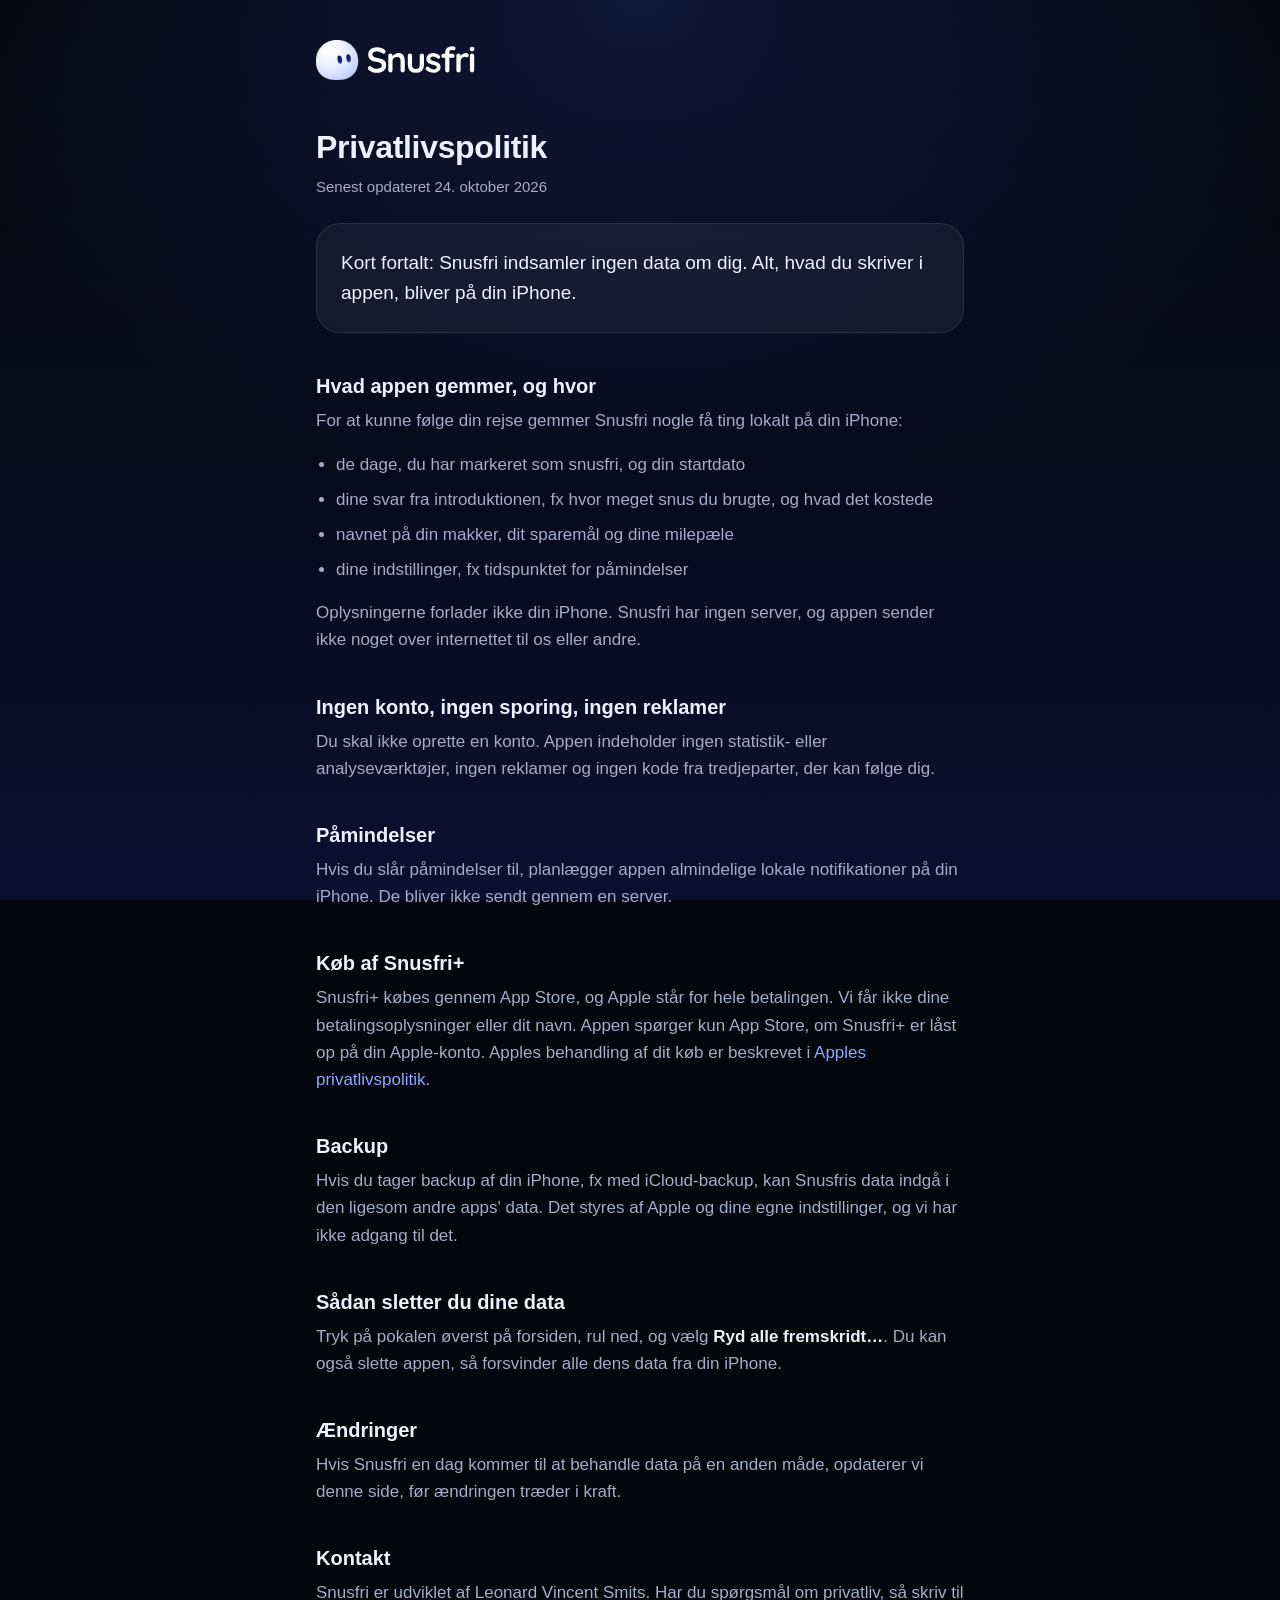
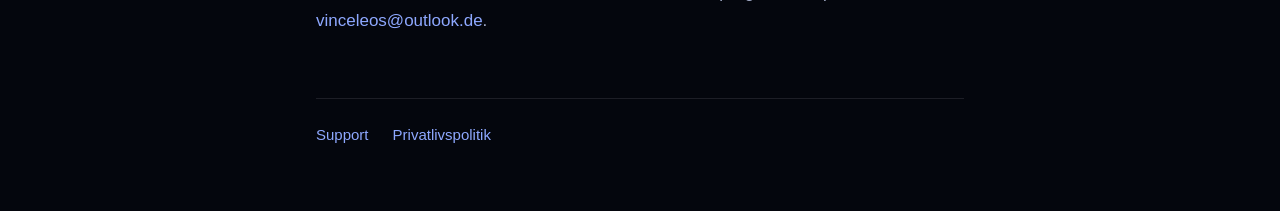
==== privacy/index.html @ defacceb "Add Snusfri support and privacy pages Co-Authored-By: Claude Opus 5.5 <noreply@anthropic.com>" ====
<!doctype html>
<html lang="da">
<head>
  <meta charset="utf-8">
  <meta name="viewport" content="width=device-width, initial-scale=1">
  <title>Privatlivspolitik – Snusfri</title>
  <meta name="description" content="Snusfri indsamler ingen data om dig. Alt bliver på din iPhone.">
  <link rel="icon" href="../favicon.png">
  <link rel="apple-touch-icon" href="../apple-touch-icon.png">
  <link rel="stylesheet" href="../style.css">
</head>
<body>
<main>
  <header><a href="../"><img src="../logo.svg" alt="Snusfri"></a></header>

  <h1>Privatlivspolitik</h1>
  <p class="muted">Senest opdateret 24. oktober 2026</p>

  <div class="card">
    <p class="lead">Kort fortalt: Snusfri indsamler ingen data om dig. Alt, hvad du skriver i appen, bliver på din iPhone.</p>
  </div>

  <h2>Hvad appen gemmer, og hvor</h2>
  <p>For at kunne følge din rejse gemmer Snusfri nogle få ting lokalt på din iPhone:</p>
  <ul>
    <li>de dage, du har markeret som snusfri, og din startdato</li>
    <li>dine svar fra introduktionen, fx hvor meget snus du brugte, og hvad det kostede</li>
    <li>navnet på din makker, dit sparemål og dine milepæle</li>
    <li>dine indstillinger, fx tidspunktet for påmindelser</li>
  </ul>
  <p>Oplysningerne forlader ikke din iPhone. Snusfri har ingen server, og appen sender ikke noget over internettet til os eller andre.</p>

  <h2>Ingen konto, ingen sporing, ingen reklamer</h2>
  <p>Du skal ikke oprette en konto. Appen indeholder ingen statistik- eller analyseværktøjer, ingen reklamer og ingen kode fra tredjeparter, der kan følge dig.</p>

  <h2>Påmindelser</h2>
  <p>Hvis du slår påmindelser til, planlægger appen almindelige lokale notifikationer på din iPhone. De bliver ikke sendt gennem en server.</p>

  <h2>Køb af Snusfri+</h2>
  <p>Snusfri+ købes gennem App Store, og Apple står for hele betalingen. Vi får ikke dine betalingsoplysninger eller dit navn. Appen spørger kun App Store, om Snusfri+ er låst op på din Apple-konto. Apples behandling af dit køb er beskrevet i <a href="https://www.apple.com/dk/legal/privacy/">Apples privatlivspolitik</a>.</p>

  <h2>Backup</h2>
  <p>Hvis du tager backup af din iPhone, fx med iCloud-backup, kan Snusfris data indgå i den ligesom andre apps' data. Det styres af Apple og dine egne indstillinger, og vi har ikke adgang til det.</p>

  <h2>Sådan sletter du dine data</h2>
  <p>Tryk på pokalen øverst på forsiden, rul ned, og vælg <strong>Ryd alle fremskridt…</strong>. Du kan også slette appen, så forsvinder alle dens data fra din iPhone.</p>

  <h2>Ændringer</h2>
  <p>Hvis Snusfri en dag kommer til at behandle data på en anden måde, opdaterer vi denne side, før ændringen træder i kraft.</p>

  <h2>Kontakt</h2>
  <p>Snusfri er udviklet af Leonard Vincent Smits. Har du spørgsmål om privatliv, så skriv til <a href="mailto:vinceleos@outlook.de">vinceleos@outlook.de</a>.</p>

  <footer class="links">
    <a href="../support/">Support</a>
    <a href="../privacy/">Privatlivspolitik</a>
  </footer>
</main>
</body>
</html>
---- style.css ----
:root {
  --night: #04060d;
  --dusk: #0a1031;
  --ink: #eef1ff;
  --graphite: #a3acc8;
  --iris: #8ea8ff;
  --pane: rgba(238, 241, 255, 0.05);
  --rim: rgba(238, 241, 255, 0.1);
}

* { box-sizing: border-box; }

html { background: var(--night); }

body {
  margin: 0;
  min-height: 100vh;
  color: var(--ink);
  font: 17px/1.6 -apple-system, BlinkMacSystemFont, "SF Pro Text", "Segoe UI", Roboto, sans-serif;
  background:
    radial-gradient(ellipse 80% 40% at 50% 0%, rgba(61, 100, 242, 0.18), transparent 70%),
    linear-gradient(180deg, var(--night) 0%, #070a19 50%, var(--dusk) 100%) fixed;
  -webkit-font-smoothing: antialiased;
}

main {
  max-width: 680px;
  margin: 0 auto;
  padding: 40px 16px 64px;
}

header { margin-bottom: 40px; }
header a { display: inline-block; }
header img { height: 40px; width: auto; display: block; }

h1 {
  font-size: 32px;
  line-height: 1.2;
  margin: 0 0 8px;
  letter-spacing: -0.01em;
}

h2 {
  font-size: 20px;
  line-height: 1.3;
  margin: 40px 0 8px;
}

p, li { color: var(--graphite); }
p { margin: 0 0 16px; }
ul { padding-left: 20px; margin: 0 0 16px; }
li { margin-bottom: 8px; }
strong { color: var(--ink); font-weight: 600; }

a { color: var(--iris); text-decoration: none; }
a:hover { text-decoration: underline; }

.lead { font-size: 19px; color: var(--ink); }
.muted { font-size: 15px; }

.card {
  background: var(--pane);
  border: 1px solid var(--rim);
  border-radius: 24px;
  padding: 24px;
  margin: 24px 0;
}
.card p:last-child { margin-bottom: 0; }

.links { display: flex; flex-wrap: wrap; gap: 8px 24px; }

footer {
  margin-top: 64px;
  padding-top: 24px;
  border-top: 1px solid var(--rim);
  font-size: 15px;
  color: var(--graphite);
}
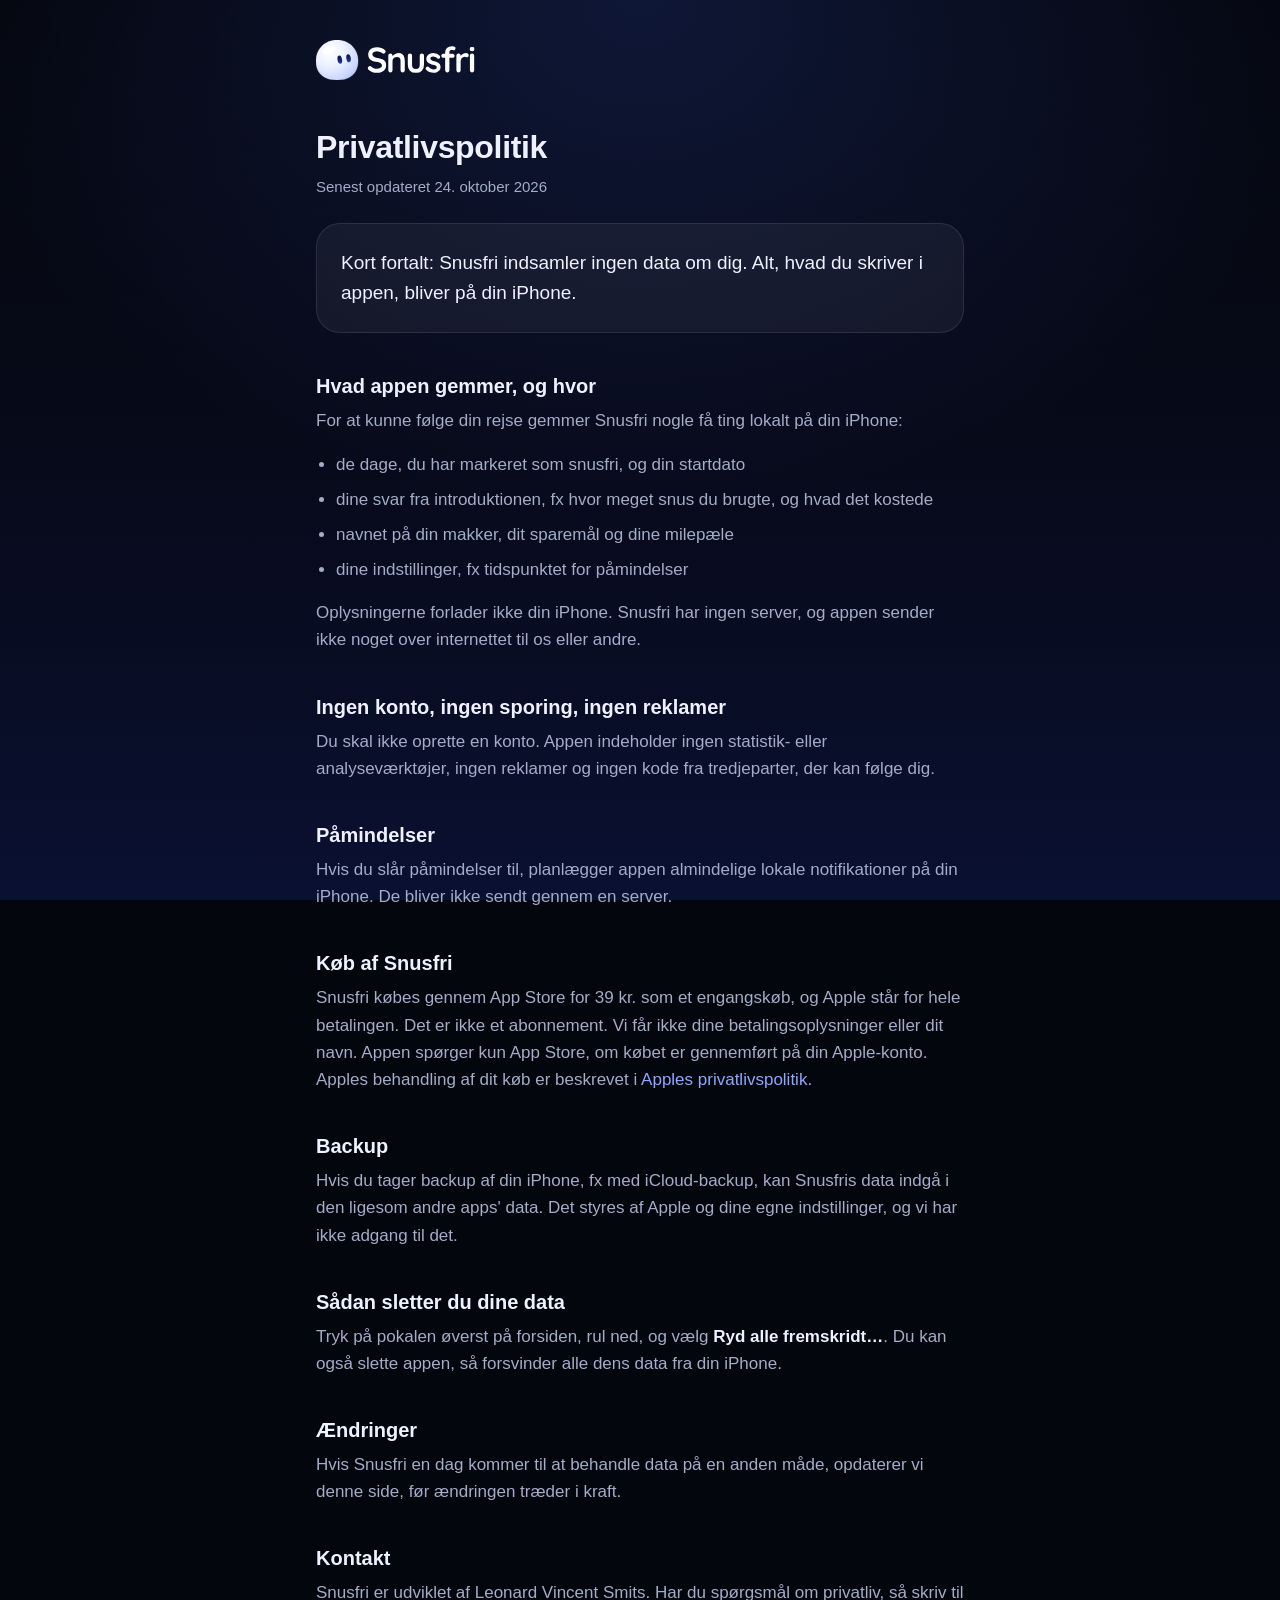
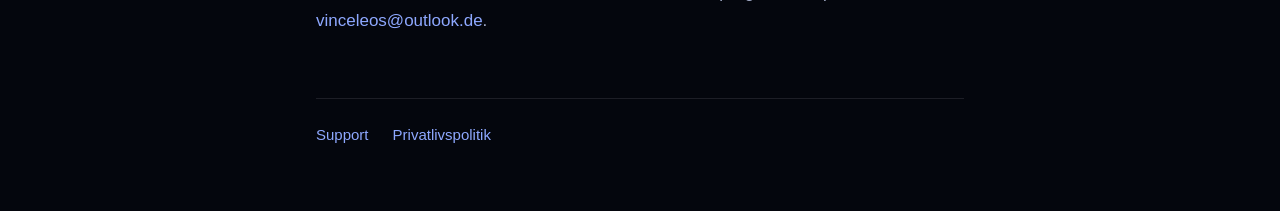
==== commit 0f9f065c: "Update index.html" ====
--- a/privacy/index.html
+++ b/privacy/index.html
@@ -36,9 +36,8 @@
   <h2>Påmindelser</h2>
   <p>Hvis du slår påmindelser til, planlægger appen almindelige lokale notifikationer på din iPhone. De bliver ikke sendt gennem en server.</p>
 
-  <h2>Køb af Snusfri+</h2>
-  <p>Snusfri+ købes gennem App Store, og Apple står for hele betalingen. Vi får ikke dine betalingsoplysninger eller dit navn. Appen spørger kun App Store, om Snusfri+ er låst op på din Apple-konto. Apples behandling af dit køb er beskrevet i <a href="https://www.apple.com/dk/legal/privacy/">Apples privatlivspolitik</a>.</p>
-
+ <h2>Køb af Snusfri</h2>
+<p>Snusfri købes gennem App Store for 39 kr. som et engangskøb, og Apple står for hele betalingen. Det er ikke et abonnement. Vi får ikke dine betalingsoplysninger eller dit navn. Appen spørger kun App Store, om købet er gennemført på din Apple-konto. Apples behandling af dit køb er beskrevet i <a href="https://www.apple.com/dk/legal/privacy/">Apples privatlivspolitik</a>.</p>
   <h2>Backup</h2>
   <p>Hvis du tager backup af din iPhone, fx med iCloud-backup, kan Snusfris data indgå i den ligesom andre apps' data. Det styres af Apple og dine egne indstillinger, og vi har ikke adgang til det.</p>
 
